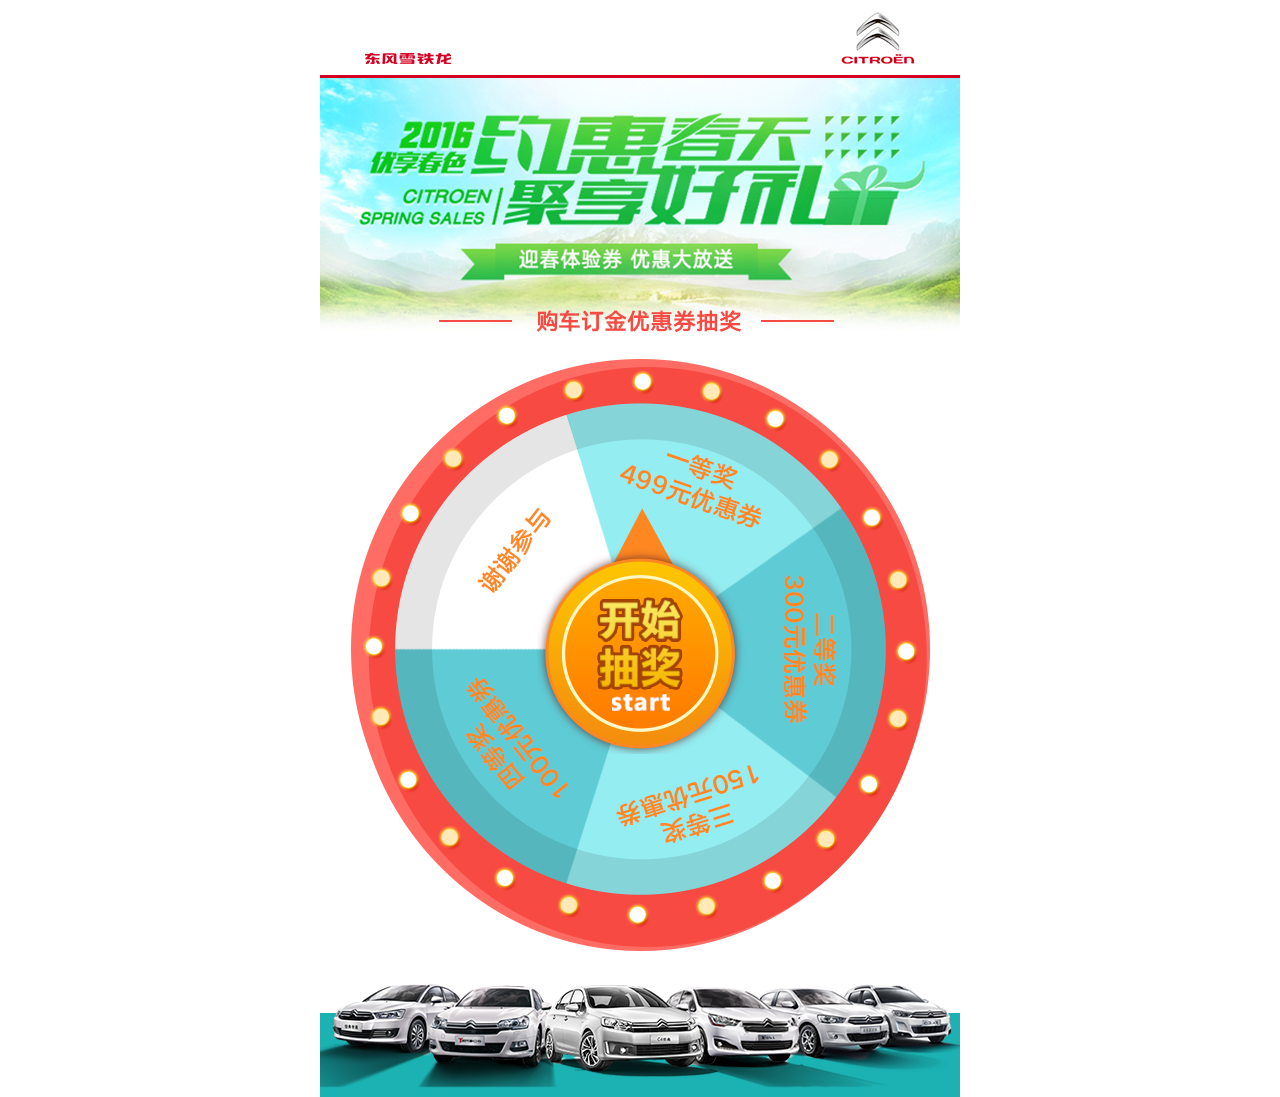
==== lottery.html @ 0f919f26 "Add files via upload" ====
<!DOCTYPE html>
<html>
<head lang="en">
    <meta name="viewport"v
          content="width=device-width, user-scalable=no, initial-scale=1.0, maximum-scale=1.0, minimum-scale=1.0"/>
    <title>抽奖</title>
    <script src="js/fontAuto.js"></script>
    <link rel="stylesheet" href="css/style.css"/>
    <script src="js/zepto.min.js"></script>
    <script src="js/zepto-touch.js"></script>
</head>
<body>
<div id="title"><i></i><span></span></div>
<div class="top"></div>
<form class="r-main" method="post">
    <span class="pan"></span>
    <input class="pointer" type="button"/>
</form>
<div class="r-bottom"></div>
<script>
    /*
     0：一等奖，
     48:谢谢参与,
     118:四等奖
    192:三等奖，
     265:二等奖,
     337:一等奖
     */
    var storageJson={

         '0':'一等奖',
         '48':'谢谢参与',
         '448':'四等奖',
         '192':'三等奖',
         '265':'二等奖',
         '337':'一等奖'
    }
    if(window.localStorage)
    {
        if(localStorage.resultDeg){//表示已经抽过奖了
            alert(localStorage.resultDeg)
            var resultMessage=storageJson[localStorage.resultDeg];
            alert("您已经抽过奖了！\n您的奖品是"+resultMessage);
        }
    }
    $(".pointer").tap(function(){
        if(window.localStorage)
        {
            if(localStorage.resultDeg){//表示已经抽过奖了
                var resultMessage=storageJson[localStorage.resultDeg];
                alert("您已经抽过奖了！\n您的奖品是"+resultMessage);
                return;
            }
        }
        $.ajax({
            type:"get",
            url:"json/prize.json",
            success:function(json) {
                if(json.message=='success'){
                    var deVal=360*2;
                    if(json.result==0){
                        var resultDeg=48;
                        deVal+=48;
                        var res='thanks';
                    }
                    else if(json.result==1)
                    {
                        var arr=[0,337]
                        var randomVal=Math.floor(Math.random()*2);
                        var resultDeg=arr[randomVal];
                        deVal+=arr[randomVal];
                        var res='first';
                    }
                    else if(json.result==2){
                        var resultDeg=265;
                        deVal+=265;
                        var res='second';
                    }
                    else if(json.result==3){
                        var resultDeg=192;
                        deVal+=192;
                        var res='third';
                    }
                    else if(json.result==4){
                        var resultDeg=118;
                        deVal+=118;
                        var res='forth';
                    }
                    var panMainNode=document.querySelector(".pan");
                    panMainNode.style.transform="rotate("+deVal+"deg)";
                    panMainNode.style.WebkitTransform="rotate("+deVal+"deg)";
                    panMainNode.style.MozTransform="rotate("+deVal+"deg)";
                    panMainNode.style.OTransform="rotate("+deVal+"deg)";
                    panMainNode.style.MsTransform="rotate("+deVal+"deg)";
                    var formNOde=document.querySelector(".r-main");
                    var htmlName=res+'.html';
                    formNOde.action=htmlName;
                    if(window.localStorage){
                        localStorage.resultDeg=resultDeg;
                    }
                }
                else{
                    alert('1系统忙,请稍后！')
                }
            },
            error:function(a,b,c){
                alert('2系统忙,请稍后！')
            }
        })
    })
</script>
</body>
</html>
---- css/style.css ----
body, div, p, h1, h2, h3, h4, ul, ol, li, dl, dt, dd, ol, form, table, tr, td, span, label, input, select, option, a, img, i, em, strong, b { margin: 0; padding: 0;}
li { list-style: none;}
img { border: 0 none;vertical-align: top;}
a {text-decoration: none;}
input {border: 0 none; outline:none;}
.clearfix { *zoom: 1;}
.clearfix:after {content: ".";clear: both; height: 0; visibility: hidden; display: block;}
html {font-size: 6.25rem;}
body { font-family: "微软雅黑";max-width: 640px;min-width: 320px;margin: 0 auto;font-size: 0.18rem;background: #fff;}
/*首页*/
#title{ width:6.4rem; height:0.75rem; position: relative;}
#title i{ display: block; width:0.82rem; height: 0.67rem; position: absolute; right: 0.43rem; bottom:0; background: url('../images/logo.jpg') no-repeat; background-size: 0.82rem 0.67rem; }
#title span{ display: block; width: 1rem; height: 0.36rem; position: absolute; left: 0.38rem; bottom: 0; background: url('../images/tit.jpg') no-repeat; background-size: 1rem 0.36rem;}
.i-m-text{ width:6.4rem; height:auto; background:url('../images/adimg.jpg') no-repeat; padding-top:2.42rem; background-size:100% auto; }
.i-m-text dt{ width: 100%; height: 0.27rem; text-align: center; line-height:0.27rem; position: relative; font-size: 0.25rem; color:#1bb2b2;}
.i-m-text i,.i-m-text em{ width:2.14rem; height:0.02rem; position: absolute;top:0.12rem; background: #1bb2b1;}
.i-m-text i{ left:0.26rem;}
.i-m-text em{ right:0.29rem;}
.i-m-text dd{ width:5.93rem; height:auto; padding:0.11rem 0.21rem 0.19rem 0.26rem; }
.i-m-text p{ width: 100%; line-height:0.25rem; font-size: 0.18rem;color:#666;}
.index-form{ width: 6.05rem; height:3.63rem; margin:0 0.18rem 0.3rem 0.15rem; border: #1bb2b2 1px solid; border-radius: 0.1rem;}
.i-f-name,.i-f-tel,.index-form-sel{display:block;width:100%; height:0.9rem; border-bottom: 1px solid #1bb2b2;}
.i-f-name input,.i-f-tel input{ display: block; height:0.9rem; width:4.52rem; float: left; line-height: 0.9rem;}

.index-form span{ color:#1bb2b2; font-size: 0.3rem; display: block; width: 1.37rem; height: 0.9rem; line-height: 0.9rem;float: left; padding-left:0.16rem; }
.i-f-m-sel{ display: block; width:1.99rem; height: 0.73rem; margin:0.08rem 0.12rem 0.09rem 0.15rem; float:left; position: relative;}
.i-f-m-sel span{ width:100%; height:0.73rem; line-height: 0.73rem; font-size: 0.28rem; color:#929292; padding-left: 0.04rem; background: url('../images/spanbg.jpg') no-repeat top right; background-size: 0.39rem 0.73rem;  position: absolute; top:0; left: 0; z-index:-1; overflow: hidden; white-space: nowrap; text-overflow: ellipsis;}
.i-f-m-sel select{ display: block; width:100%; height: 100%; position: absolute; top:0; left:0; overflow: hidden; opacity:0;}

.i-f-dots{ position: relative; display:block;width:100%; height:0.73rem; padding:0.09rem 0 0.08rem 0; z-index: 5;}
.i-f-dots label{ display: block; width: 100%; height: 100%;}
.i-f-dots span{ width:5.89rem; height:0.73rem; line-height:0.73rem; font-size: 0.28rem; color:#929292; background: url('../images/spanbg.jpg') no-repeat top right; position: absolute; top:0; left:0; margin-top: 0.09rem; text-align: center; background-size: 0.39rem 0.73rem; z-index:-1;}
.i-f-dots select{ width:100%; height:100%; display: block; opacity: 0;}
.index-map {width: 6.06rem;height: 2.2rem;border: #040000 0.03rem solid;margin: 0.32rem auto 0;border-radius: 0.06rem;/* ~表示不编译 或者e() */ background: url('../images/index-map.jpg') no-repeat right top / 100% 100%;}
.submit{ width: 6.07rem; height: 0.72rem; display: block; margin: 0.28rem 0 0 0.16rem; background: #02bcbb; border-radius: 0.11rem; font-size: 0.3rem; color: #fff; line-height:0.72rem; text-align: center;}
/**/
.v-m-text{ width:6.4rem; height:auto; background:url('../images/v-adimg.jpg') no-repeat; padding-top:2.99rem; background-size:100% auto;}
.v-m-text dt{ width: 100%; height: 0.86rem; text-align: center; line-height:0.43rem; position: relative; font-size: 0.33rem; color:#1bb2b2;}
.v-m-text i,.v-m-text em{ width:0.94rem; height:0.02rem; position: absolute;top:0.43rem; background: #1bb2b1;}
.v-m-text i{ left:0.76rem;}
.v-m-text em{ right:0.71rem;}
.ver-form{ width: 5.92rem; height: 2.25rem; padding: 0.42rem 0.23rem 0 0.25rem;}
.ver-form-label {display: block; width:4.1rem ; height:0.64rem; border: 0.02rem solid #1bb2b2; border-radius: 0.1rem; float:left; margin-bottom: 0.85rem;}
.ver-form-label span{ display: block; width: 1.55rem; height: 0.64rem; margin-left: 0.13rem; line-height: 0.64rem; color: #1bb2b2; font-size: 0.3rem; float:left;}
.ver-form-label input{ display: block; width:2.42rem; height: 0.64rem; float:left;}
.btn{ width:1.78rem; height:0.68rem; display: block; float: left; background: url('../images/btn-bg.png'); color: #fff; font-size: 0.24rem;}
.confirm{ width:2.58rem; height:0.72rem; display: block; margin: 0 auto; font-size: 0.36rem; color: #fff; background: url('../images/subbg.jpg');}
.bottom{ width:6.4rem; height:3.67rem; background: url("../images/bottombg.jpg");background-size: 6.4rem 3.67rem;}
/**/
.top{ width: 6.4rem; height:2.63rem; background: url("../images/top-bg.jpg"); border-top: 0.03rem solid #d60023; background-size: 6.4rem 2.63rem;}
.r-main{ width: 6.4rem; height: 6.18rem; position: relative;}
.pan{ width: 5.92rem; height: 5.92rem; position: absolute; left:0.25rem; top:0.18rem; background: url("../images/pan.png"); background-size:5.92rem 5.92rem;
    transform: rotate(0);
    -webkit-transform: rotate(0);
    -moz-transform: rotate(0);
    -o-transform: rotate(0);
    -ms-transform: rotate(0);
    transition: all 2s;
    -webkit-transition: all 2s;
    -moz-transition: all 2s;
    -o-transition: all 2s;
    -ms-transition: all 2s;}
.pointer{ width:2.1rem; height:2.5rem; position: absolute; left:2.17rem; top:1.63rem; background: url("../images/pointer.png"); background-size:2.1rem 2.5rem;}
.r-bottom{ width: 6.4rem; height: 1.38rem; background: url("../images/r-bottom.jpg"); background-size: 6.4rem 1.38rem;}
/**/
.first-text{ width:6.4rem; height:2.54rem; background:url('../images/prize-ad.jpg'); background-size: 6.4rem 2.54rem; border-top: 0.03rem solid #d60023;}
.f-main{ width:6.17rem ; height:3.43rem; margin-left: 0.11rem; margin-top:0.03rem;  background: url("../images/prize-bg.jpg");background-size: 6.17rem 3.43rem; position: relative; }
.f-main span{ height: 0.5rem; line-height: 0.5rem; font-size: 0.45rem; color: #fff; position: absolute; top:1.98rem; left: 0.39rem;}
.f-submit{ width: 6.07rem; height:0.72rem; background: url("../images/prize-sub.jpg"); background-size: 100% auto; margin: 0.29rem 0 1rem 0.16rem; font-size: 0.3rem; color: #fff;line-height: 0.5rem; font-weight: bold;}
/**/
.t-img{ width: 6.4rem; height: 4.74rem; background: url("../images/t-img.jpg"); background-size: 100% auto; border-top: 0.03rem solid #d60023;}
.t-text{ display: block; width: 4.5rem; height: 0.94rem; padding:0 0.98rem 0 0.92rem; line-height: 0.47rem; text-align: center; color: #010101; font-size: 0.3rem; font-weight: 700;}
.t-a img{ width: 6.4rem; height: 2.27rem;}
.t-bottom{ margin-top: 0.65rem; width: 6.5rem; height: 1.6rem; background: url("../images/r-bottom.jpg") no-repeat; background-color: #1bb2b2; background-size: 100% auto;}
/**/
.s-img{ width: 6.4rem; height:7.63rem; }
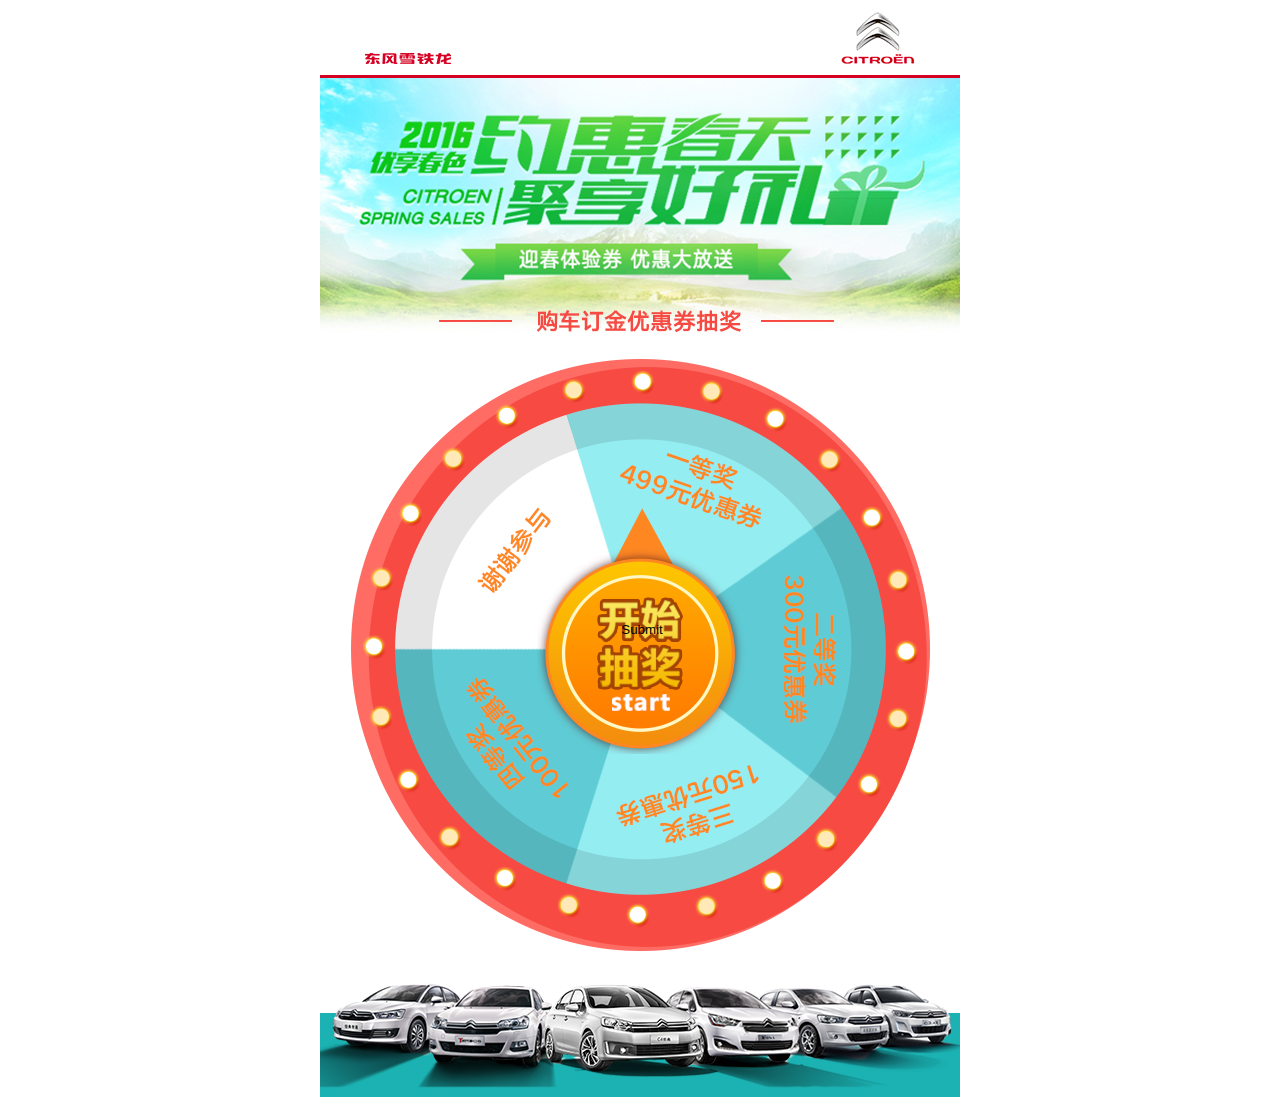
==== commit 47d0e972: "Add files via upload" ====
--- a/lottery.html
+++ b/lottery.html
@@ -3,6 +3,7 @@
 <head lang="en">
     <meta name="viewport"v
           content="width=device-width, user-scalable=no, initial-scale=1.0, maximum-scale=1.0, minimum-scale=1.0"/>
+    <meta http-equiv=”Content-Type” content=”text/html; charset=utf-8 />
     <title>抽奖</title>
     <script src="js/fontAuto.js"></script>
     <link rel="stylesheet" href="css/style.css"/>
@@ -14,7 +15,7 @@
 <div class="top"></div>
 <form class="r-main" method="post">
     <span class="pan"></span>
-    <input class="pointer" type="button"/>
+    <input class="pointer" type="submit"/>
 </form>
 <div class="r-bottom"></div>
 <script>
@@ -22,23 +23,21 @@
      0：一等奖，
      48:谢谢参与,
      118:四等奖
-    192:三等奖，
+     192:三等奖，
      265:二等奖,
      337:一等奖
      */
     var storageJson={
-
-         '0':'一等奖',
-         '48':'谢谢参与',
-         '448':'四等奖',
-         '192':'三等奖',
-         '265':'二等奖',
-         '337':'一等奖'
+         0:'一等奖',
+         48:'谢谢参与',
+         118:'四等奖',
+         192:'三等奖',
+         265:'二等奖',
+         337:'一等奖'
     }
     if(window.localStorage)
     {
         if(localStorage.resultDeg){//表示已经抽过奖了
-            alert(localStorage.resultDeg)
             var resultMessage=storageJson[localStorage.resultDeg];
             alert("您已经抽过奖了！\n您的奖品是"+resultMessage);
         }
@@ -53,15 +52,16 @@
             }
         }
         $.ajax({
-            type:"get",
+            type:"post",
             url:"json/prize.json",
             success:function(json) {
                 if(json.message=='success'){
                     var deVal=360*2;
+                    var res;
                     if(json.result==0){
                         var resultDeg=48;
                         deVal+=48;
-                        var res='thanks';
+                         res='thanks';
                     }
                     else if(json.result==1)
                     {
@@ -69,22 +69,22 @@
                         var randomVal=Math.floor(Math.random()*2);
                         var resultDeg=arr[randomVal];
                         deVal+=arr[randomVal];
-                        var res='first';
+                         res='first';
                     }
                     else if(json.result==2){
                         var resultDeg=265;
                         deVal+=265;
-                        var res='second';
+                         res='second';
                     }
                     else if(json.result==3){
                         var resultDeg=192;
                         deVal+=192;
-                        var res='third';
+                         res='third';
                     }
                     else if(json.result==4){
                         var resultDeg=118;
                         deVal+=118;
-                        var res='forth';
+                         res='forth';
                     }
                     var panMainNode=document.querySelector(".pan");
                     panMainNode.style.transform="rotate("+deVal+"deg)";
@@ -92,9 +92,11 @@
                     panMainNode.style.MozTransform="rotate("+deVal+"deg)";
                     panMainNode.style.OTransform="rotate("+deVal+"deg)";
                     panMainNode.style.MsTransform="rotate("+deVal+"deg)";
-                    var formNOde=document.querySelector(".r-main");
+                    var formNode=document.querySelector(".r-main");
                     var htmlName=res+'.html';
-                    formNOde.action=htmlName;
+                    formNode.action=htmlName;
+                    console.log(htmlName, formNode.action)
+                    console.log(111);
                     if(window.localStorage){
                         localStorage.resultDeg=resultDeg;
                     }
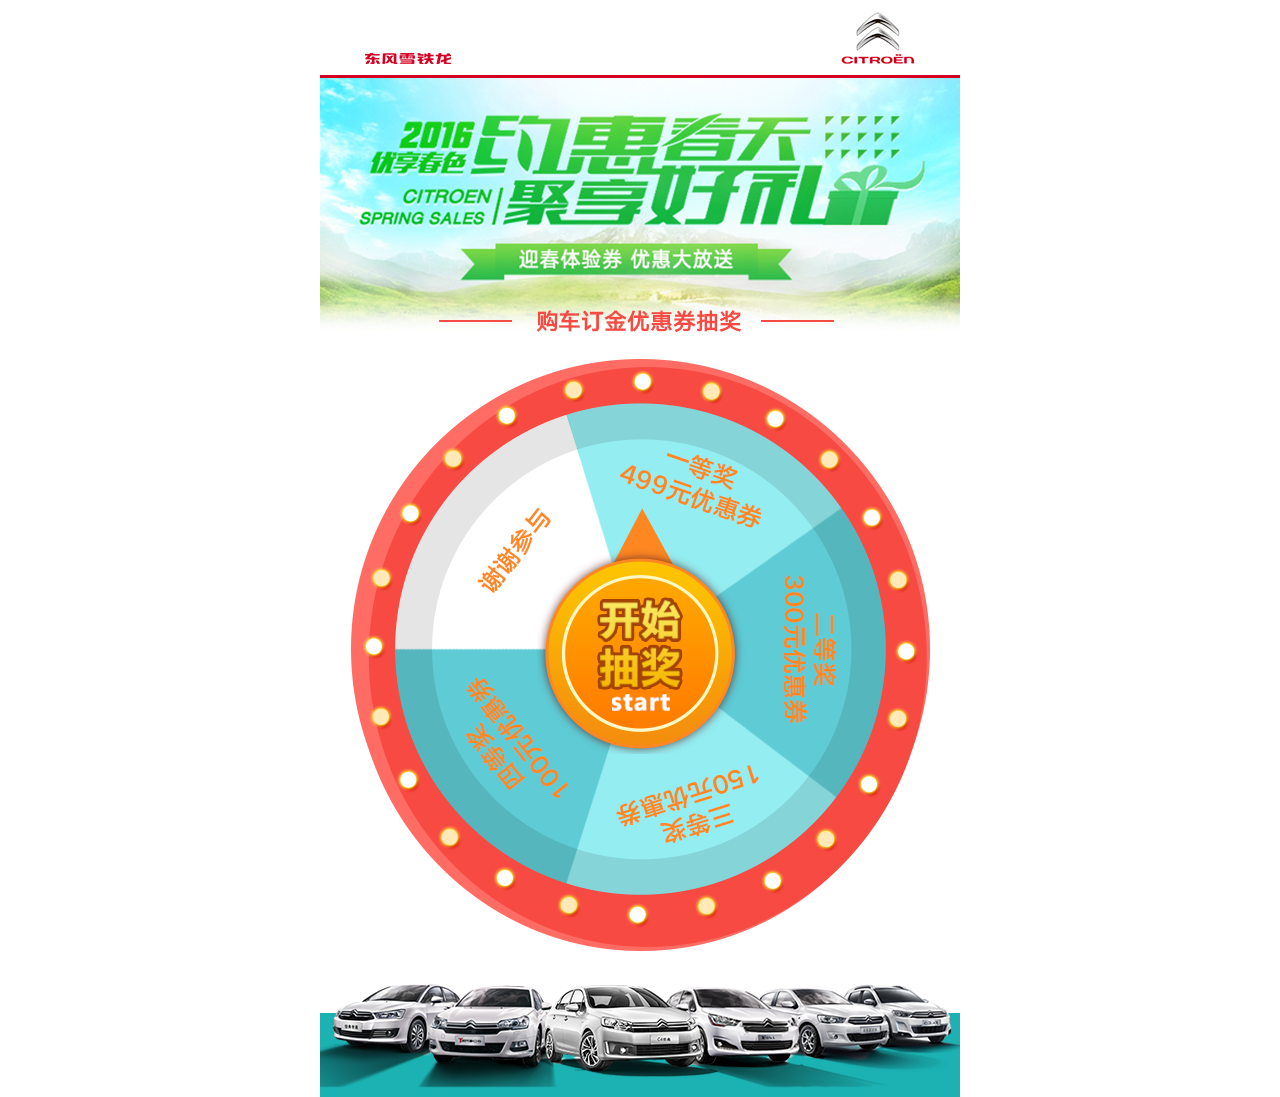
==== commit 448e317e: "Add files via upload" ====
--- a/lottery.html
+++ b/lottery.html
@@ -13,9 +13,9 @@
 <body>
 <div id="title"><i></i><span></span></div>
 <div class="top"></div>
-<form class="r-main" method="post">
+<form class="r-main" method="get" target="_blank" action="forth.html">
     <span class="pan"></span>
-    <input class="pointer" type="submit"/>
+    <input class="pointer" type="button"/>
 </form>
 <div class="r-bottom"></div>
 <script>
@@ -28,33 +28,19 @@
      337:一等奖
      */
     var storageJson={
-         0:'一等奖',
-         48:'谢谢参与',
-         118:'四等奖',
-         192:'三等奖',
-         265:'二等奖',
-         337:'一等奖'
-    }
-    if(window.localStorage)
-    {
-        if(localStorage.resultDeg){//表示已经抽过奖了
-            var resultMessage=storageJson[localStorage.resultDeg];
-            alert("您已经抽过奖了！\n您的奖品是"+resultMessage);
-        }
+         '0':'一等奖',
+         '48':'谢谢参与',
+         '118':'四等奖',
+         '192':'三等奖',
+         '265':'二等奖',
+         '337':'一等奖'
     }
     $(".pointer").tap(function(){
-        if(window.localStorage)
-        {
-            if(localStorage.resultDeg){//表示已经抽过奖了
-                var resultMessage=storageJson[localStorage.resultDeg];
-                alert("您已经抽过奖了！\n您的奖品是"+resultMessage);
-                return;
-            }
-        }
         $.ajax({
-            type:"post",
+            type:"get",
             url:"json/prize.json",
             success:function(json) {
+                console.log(111);
                 if(json.message=='success'){
                     var deVal=360*2;
                     var res;
@@ -86,21 +72,23 @@
                         deVal+=118;
                          res='forth';
                     }
+                    console.log(111111)
                     var panMainNode=document.querySelector(".pan");
                     panMainNode.style.transform="rotate("+deVal+"deg)";
                     panMainNode.style.WebkitTransform="rotate("+deVal+"deg)";
                     panMainNode.style.MozTransform="rotate("+deVal+"deg)";
                     panMainNode.style.OTransform="rotate("+deVal+"deg)";
                     panMainNode.style.MsTransform="rotate("+deVal+"deg)";
-                    var formNode=document.querySelector(".r-main");
-                    var htmlName=res+'.html';
-                    formNode.action=htmlName;
-                    console.log(htmlName, formNode.action)
-                    console.log(111);
-                    if(window.localStorage){
-                        localStorage.resultDeg=resultDeg;
-                    }
-                }
+                    var htmlName=res;
+                    setTimeout(function(){
+                        var localUrl=String(window.location);
+                        localUrl=localUrl.replace(/lottery/,htmlName);
+                        var endPos=localUrl.lastIndexOf("?");
+                        endPos=endPos==-1?localUrl.length:endPos;
+                        localUrl=localUrl.substring(0,endPos);
+                        window.location.replace(localUrl);
+                    },1500)
+               }
                 else{
                     alert('1系统忙,请稍后！')
                 }
